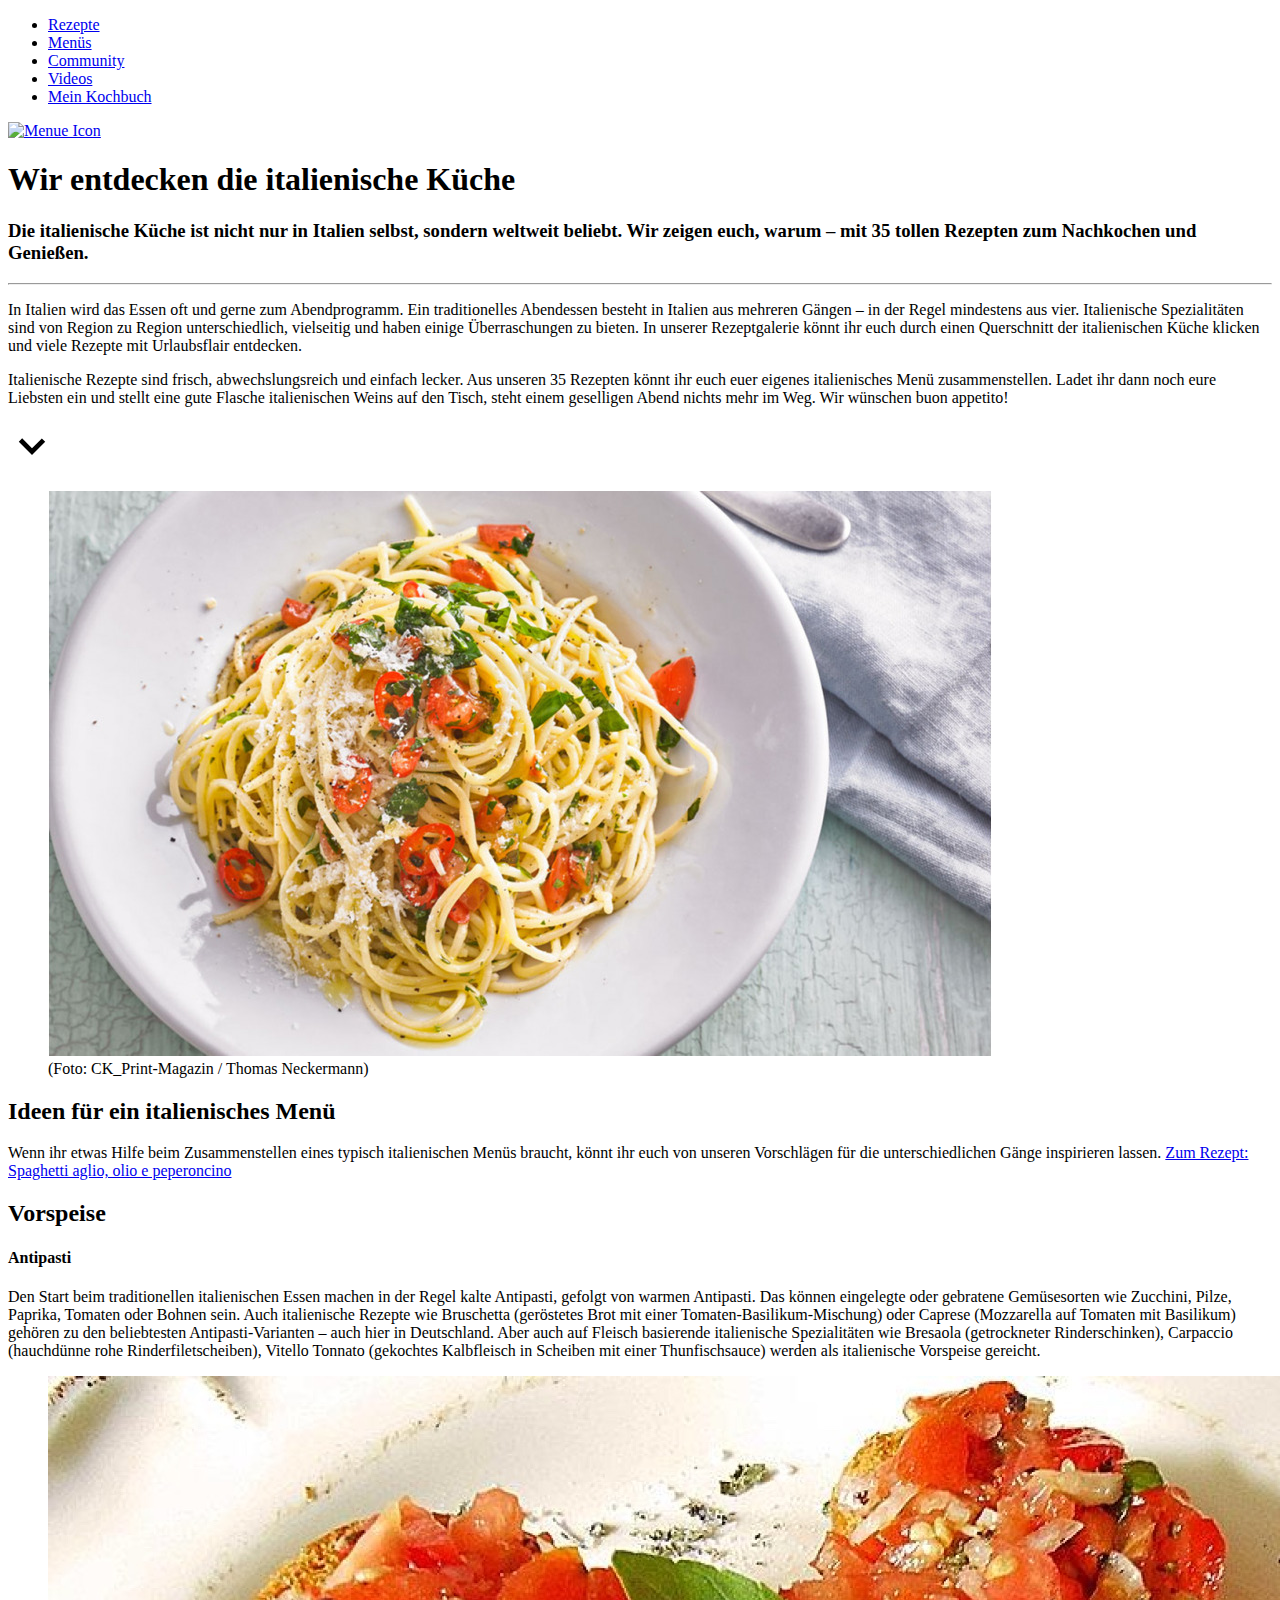
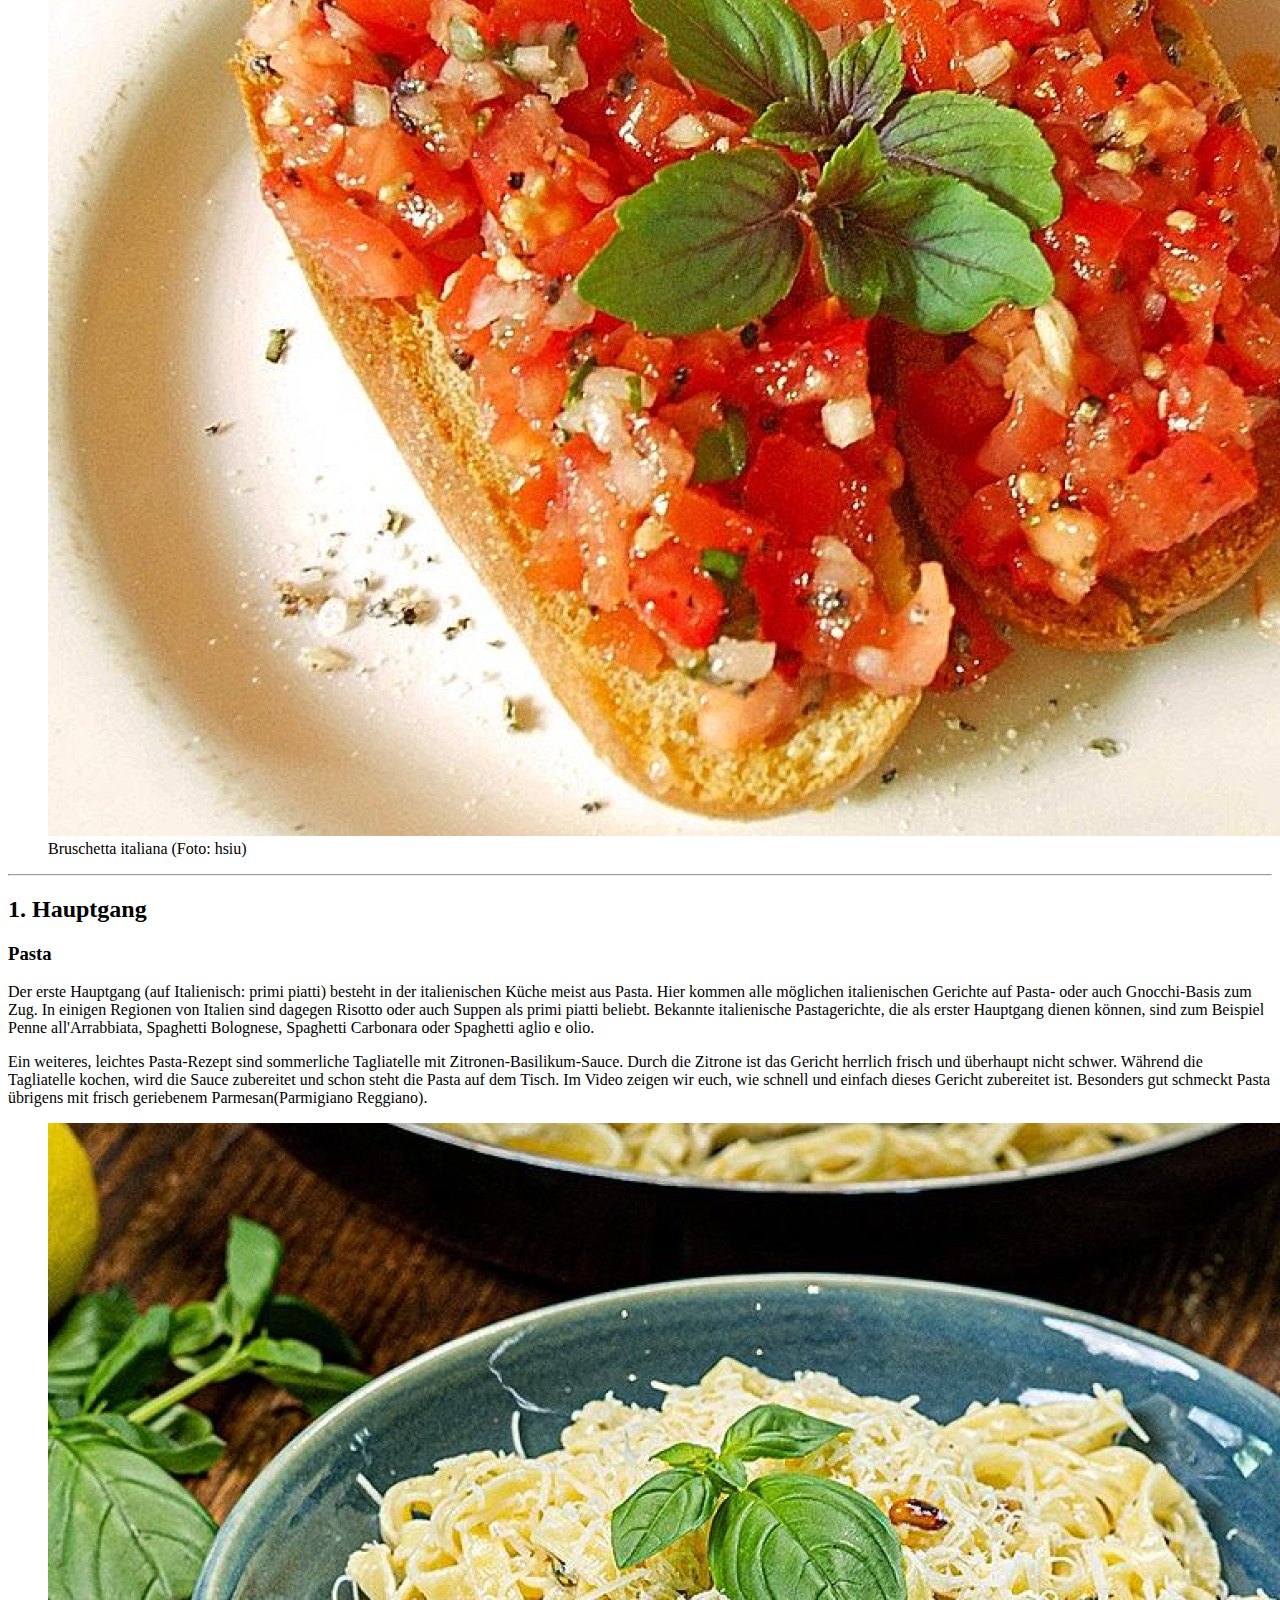
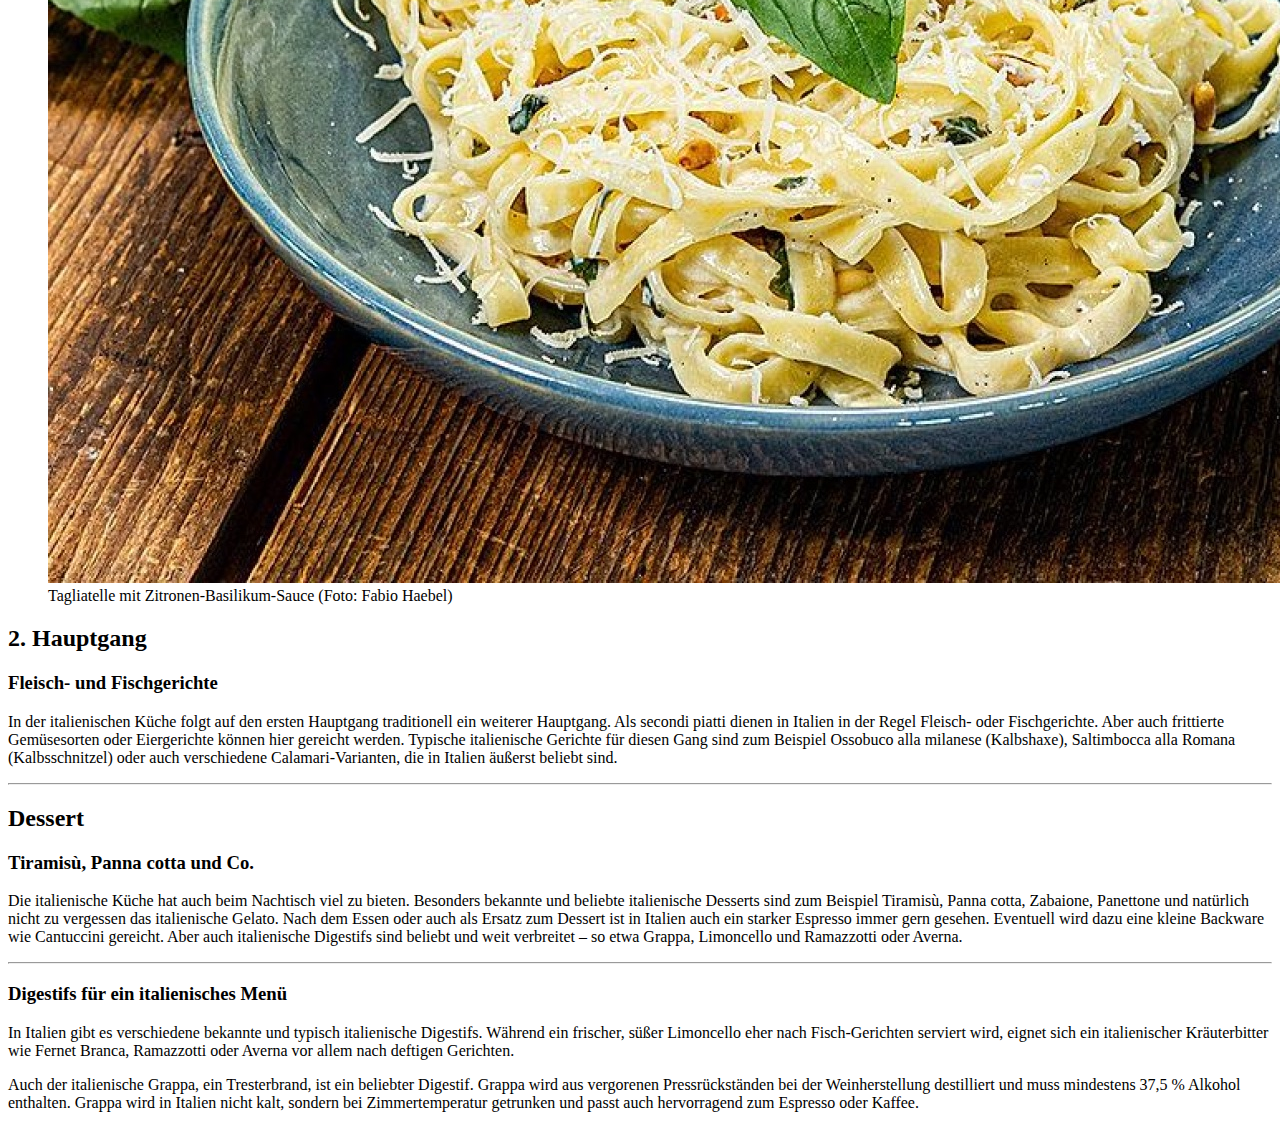
==== index.html @ bc5046a4 "Initial commit" ====
<!DOCTYPE html>
<html>

<head>
  <meta charset="UTF-8">
  <meta http-equiv="X-UA-Compatible" content="IE=edge">
  <meta name="viewport" content="width=device-width, initial-scale=1.0">
  <title>Übersicht</title>

  <link rel="stylesheet" href="./styles/reset.css">
  <link rel="stylesheet" href="./styles/variables.css">
  <link rel="stylesheet" href="./styles/base.css">
  <link rel="stylesheet" href="./styles/components.css">

  <script src="scripts/main.js"></script>
</head>

<body>

  <div class="navbar" data-js-menue id="main-navigation">
    <nav>
      <ul>
        <li><a href="./recipes/spaghetti-aglio-olio-e-peperoncino.html">Rezepte</a></li>
        <li><a class="is-active" href="./index.html">Menüs</a></li>
        <li><a href="#">Community</a></li>
        <li><a href="#">Videos</a></li>
        <li><a href="#">Mein Kochbuch</a></li>
      </ul>
    </nav>
  </div>

  <div class="menue-button" data-js-menue-button>
    <a href="#main-navigation"><img src="./icons/menue.svg" alt="Menue Icon"></a>
  </div>
  
  <div class="main">
    <article class="catcher">
      <h1>Wir entdecken die italienische Küche</h1>

      <h3 class="subheader">
        Die italienische Küche ist nicht nur in Italien selbst, sondern
        weltweit beliebt. Wir zeigen euch, warum – mit 35 tollen Rezepten zum
        Nachkochen und Genießen.
      </h3>

      <hr>

      <p>
        In Italien wird das Essen oft und gerne zum Abendprogramm. Ein
        traditionelles Abendessen besteht in Italien aus mehreren Gängen – in
        der Regel mindestens aus vier. Italienische Spezialitäten sind von
        Region zu Region unterschiedlich, vielseitig und haben einige
        Überraschungen zu bieten. In unserer Rezeptgalerie könnt ihr euch
        durch einen Querschnitt der italienischen Küche klicken und viele
        Rezepte mit Urlaubsflair entdecken.
      </p>

      <p>
        Italienische Rezepte sind frisch, abwechslungsreich und einfach
        lecker. Aus unseren 35 Rezepten könnt ihr euch euer eigenes
        italienisches Menü zusammenstellen. Ladet ihr dann noch eure Liebsten
        ein und stellt eine gute Flasche italienischen Weins auf den Tisch,
        steht einem geselligen Abend nichts mehr im Weg. Wir wünschen buon
        appetito!
      </p>

      <p>
        <a href="#antipasti">
          <svg xmlns="http://www.w3.org/2000/svg" viewBox="0 -960 960 960" width="48">
            <path d="M480-322 216-586l67-67 197 198 197-197 67 67-264 263Z" />
          </svg>
        </a>
      </p>
    </article>

    <section class="hero">
      <figure>
        <img src="./images/header.jpg">
        <figcaption>(Foto: CK_Print-Magazin / Thomas Neckermann)</figcaption>
      </figure>

      <div class="hero-content">
        <h2>Ideen für ein italienisches Menü</h2>
        <p>
          Wenn ihr etwas Hilfe beim Zusammenstellen eines typisch italienischen
          Menüs braucht, könnt ihr euch von unseren Vorschlägen für die
          unterschiedlichen Gänge inspirieren lassen.
          <a href="#">Zum Rezept: Spaghetti aglio, olio e peperoncino</a>
        </p>
      </div>

    </section>

    <section id="antipasti">
      <h2>Vorspeise</h2>
      <h4>Antipasti</h4>

      <p>
        Den Start beim traditionellen italienischen Essen machen in der Regel
        kalte Antipasti, gefolgt von warmen Antipasti. Das können eingelegte
        oder gebratene Gemüsesorten wie Zucchini, Pilze, Paprika, Tomaten oder
        Bohnen sein. Auch italienische Rezepte wie Bruschetta (geröstetes Brot
        mit einer Tomaten-Basilikum-Mischung) oder Caprese (Mozzarella auf
        Tomaten mit Basilikum) gehören zu den beliebtesten Antipasti-Varianten
        – auch hier in Deutschland. Aber auch auf Fleisch basierende
        italienische Spezialitäten wie Bresaola (getrockneter Rinderschinken),
        Carpaccio (hauchdünne rohe Rinderfiletscheiben), Vitello Tonnato
        (gekochtes Kalbfleisch in Scheiben mit einer Thunfischsauce) werden
        als italienische Vorspeise gereicht.
      </p>

      <figure>
        <img src="./images/bruschetta-italiana.jpg" alt="Bild von Bruschetta Italiana">
        <figcaption>Bruschetta italiana (Foto: hsiu)</figcaption>
      </figure>

      <hr>
    </section>

    <section>
      <h2>1. Hauptgang</h2>
      <h3>Pasta</h3>

      <p>
        Der erste Hauptgang (auf Italienisch: primi piatti) besteht in der
        italienischen Küche meist aus Pasta. Hier kommen alle möglichen
        italienischen Gerichte auf Pasta- oder auch Gnocchi-Basis zum Zug. In
        einigen Regionen von Italien sind dagegen Risotto oder auch Suppen als
        primi piatti beliebt. Bekannte italienische Pastagerichte, die als
        erster Hauptgang dienen können, sind zum Beispiel Penne
        all'Arrabbiata, Spaghetti Bolognese, Spaghetti Carbonara oder
        Spaghetti aglio e olio.
      </p>

      <p>
        Ein weiteres, leichtes Pasta-Rezept sind sommerliche Tagliatelle mit
        Zitronen-Basilikum-Sauce. Durch die Zitrone ist das Gericht herrlich
        frisch und überhaupt nicht schwer. Während die Tagliatelle kochen,
        wird die Sauce zubereitet und schon steht die Pasta auf dem Tisch. Im
        Video zeigen wir euch, wie schnell und einfach dieses Gericht
        zubereitet ist. Besonders gut schmeckt Pasta übrigens mit frisch
        geriebenem Parmesan(Parmigiano Reggiano).
      </p>

      <figure>
        <img src="./images/tagliatelle-mit-zitronen-basilikum-sauce.jpg" alt="Bild von Tagliatelle">
        <figcaption>Tagliatelle mit Zitronen-Basilikum-Sauce (Foto: Fabio Haebel)</figcaption>
      </figure>
    </section>

    <section>
      <h2>2. Hauptgang</h2>
      <h3>Fleisch- und Fischgerichte</h3>

      <p>
        In der italienischen Küche folgt auf den ersten Hauptgang traditionell
        ein weiterer Hauptgang. Als secondi piatti dienen in Italien in der
        Regel Fleisch- oder Fischgerichte. Aber auch frittierte Gemüsesorten
        oder Eiergerichte können hier gereicht werden. Typische italienische
        Gerichte für diesen Gang sind zum Beispiel Ossobuco alla milanese
        (Kalbshaxe), Saltimbocca alla Romana (Kalbsschnitzel) oder auch
        verschiedene Calamari-Varianten, die in Italien äußerst beliebt sind.
      </p>

      <hr>
    </section>

    <section>
      <h2>Dessert</h2>
      <h3>Tiramisù, Panna cotta und Co.</h3>

      <p>
        Die italienische Küche hat auch beim Nachtisch viel zu bieten.
        Besonders bekannte und beliebte italienische Desserts sind zum
        Beispiel Tiramisù, Panna cotta, Zabaione, Panettone und natürlich
        nicht zu vergessen das italienische Gelato. Nach dem Essen oder auch
        als Ersatz zum Dessert ist in Italien auch ein starker Espresso immer
        gern gesehen. Eventuell wird dazu eine kleine Backware wie Cantuccini
        gereicht. Aber auch italienische Digestifs sind beliebt und weit
        verbreitet – so etwa Grappa, Limoncello und Ramazzotti oder Averna.
      </p>

      <hr>
    </section>

    <section>
      <h3>Digestifs für ein italienisches Menü</h3>

      <p>
        In Italien gibt es verschiedene bekannte und typisch italienische
        Digestifs. Während ein frischer, süßer Limoncello eher nach
        Fisch-Gerichten serviert wird, eignet sich ein italienischer
        Kräuterbitter wie Fernet Branca, Ramazzotti oder Averna vor allem nach
        deftigen Gerichten.
      </p>

      <p>
        Auch der italienische Grappa, ein Tresterbrand, ist ein beliebter
        Digestif. Grappa wird aus vergorenen Pressrückständen bei der
        Weinherstellung destilliert und muss mindestens 37,5 % Alkohol
        enthalten. Grappa wird in Italien nicht kalt, sondern bei
        Zimmertemperatur getrunken und passt auch hervorragend zum Espresso
        oder Kaffee.
      </p>
    </section>
  </div>

</body>

</html>
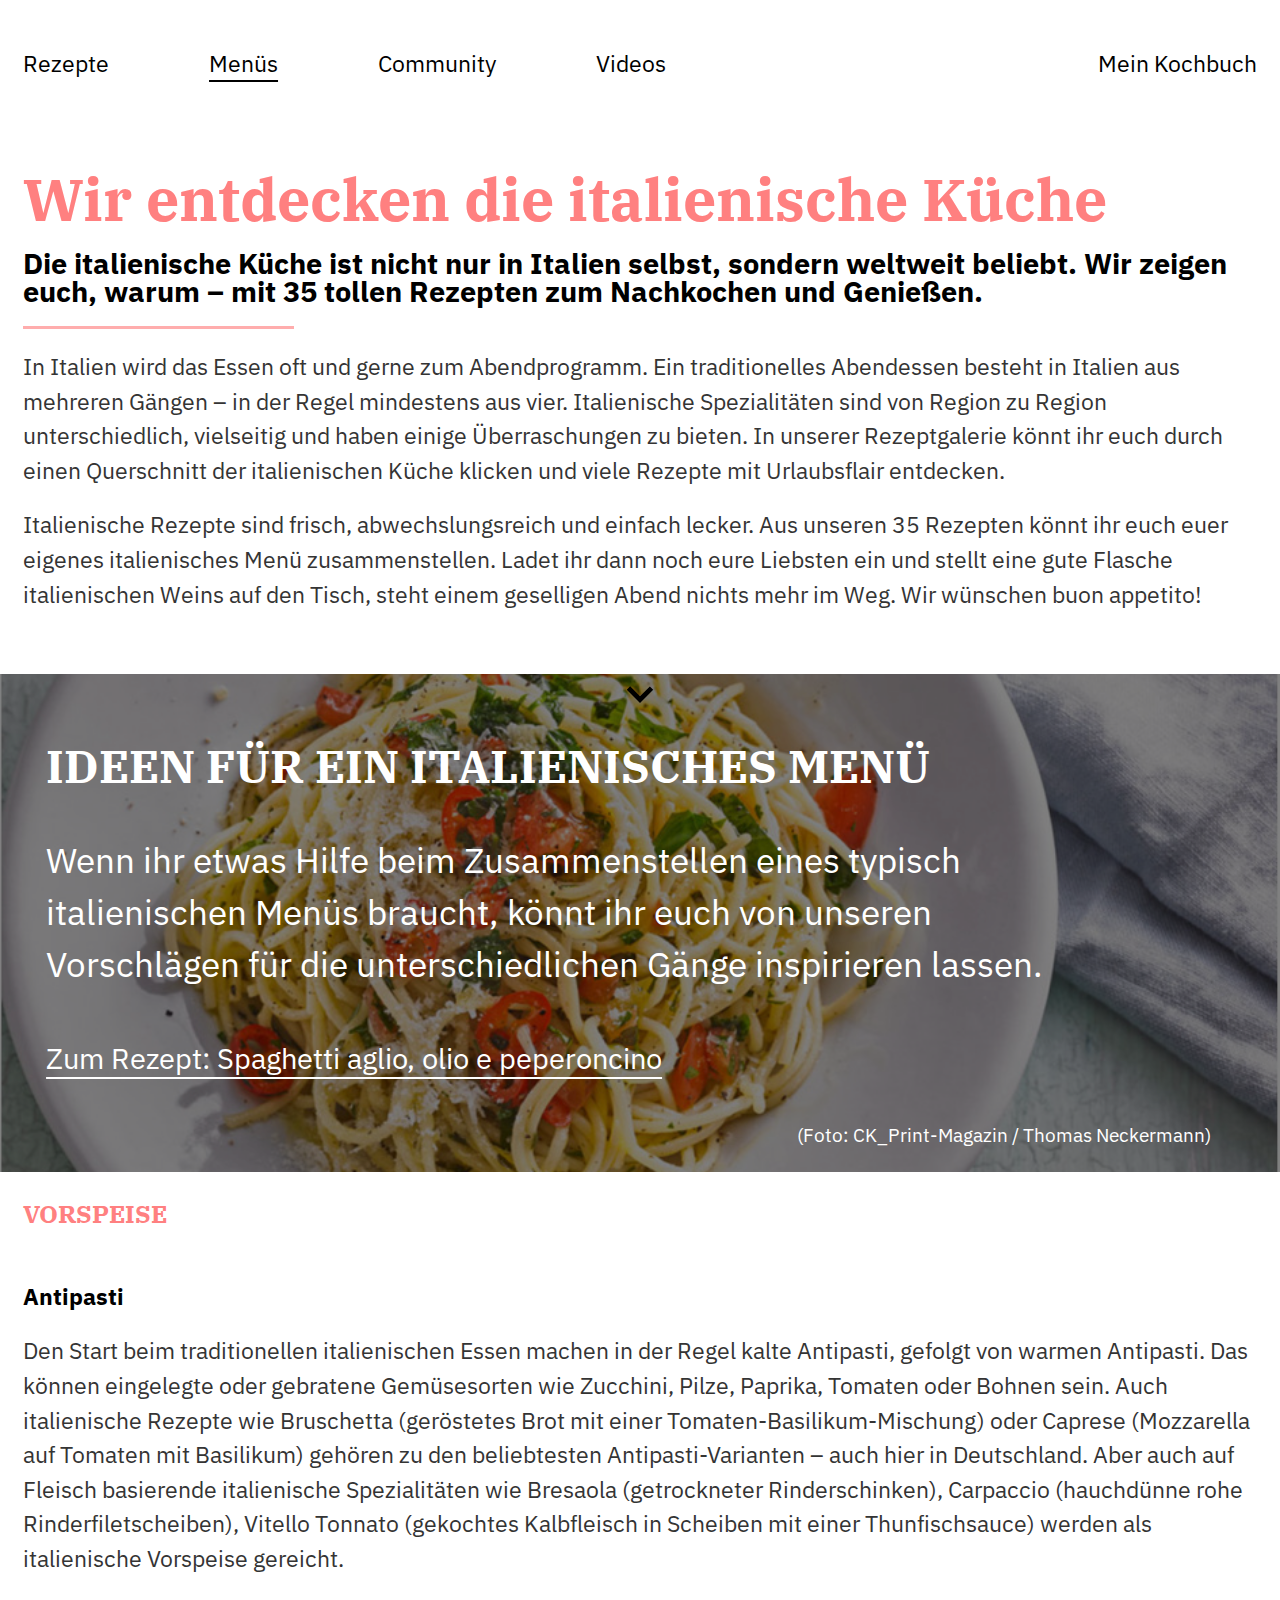
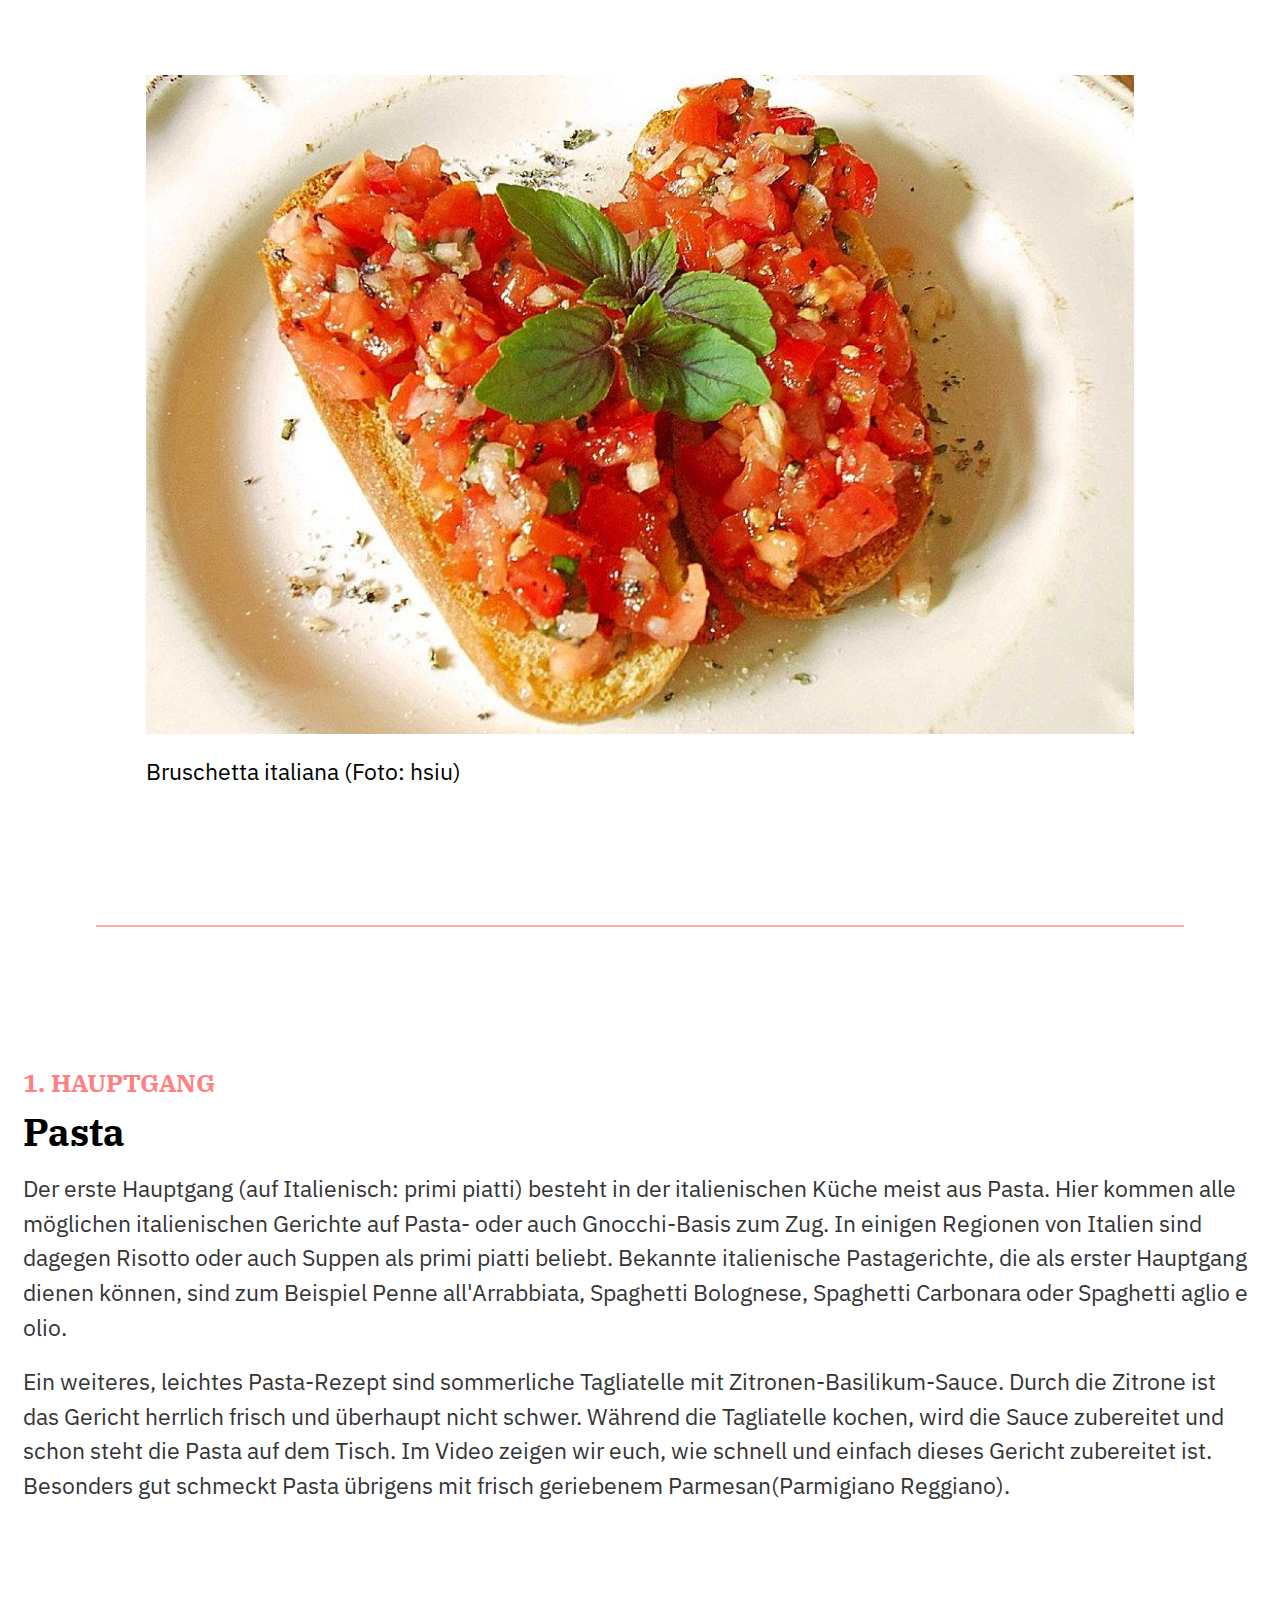
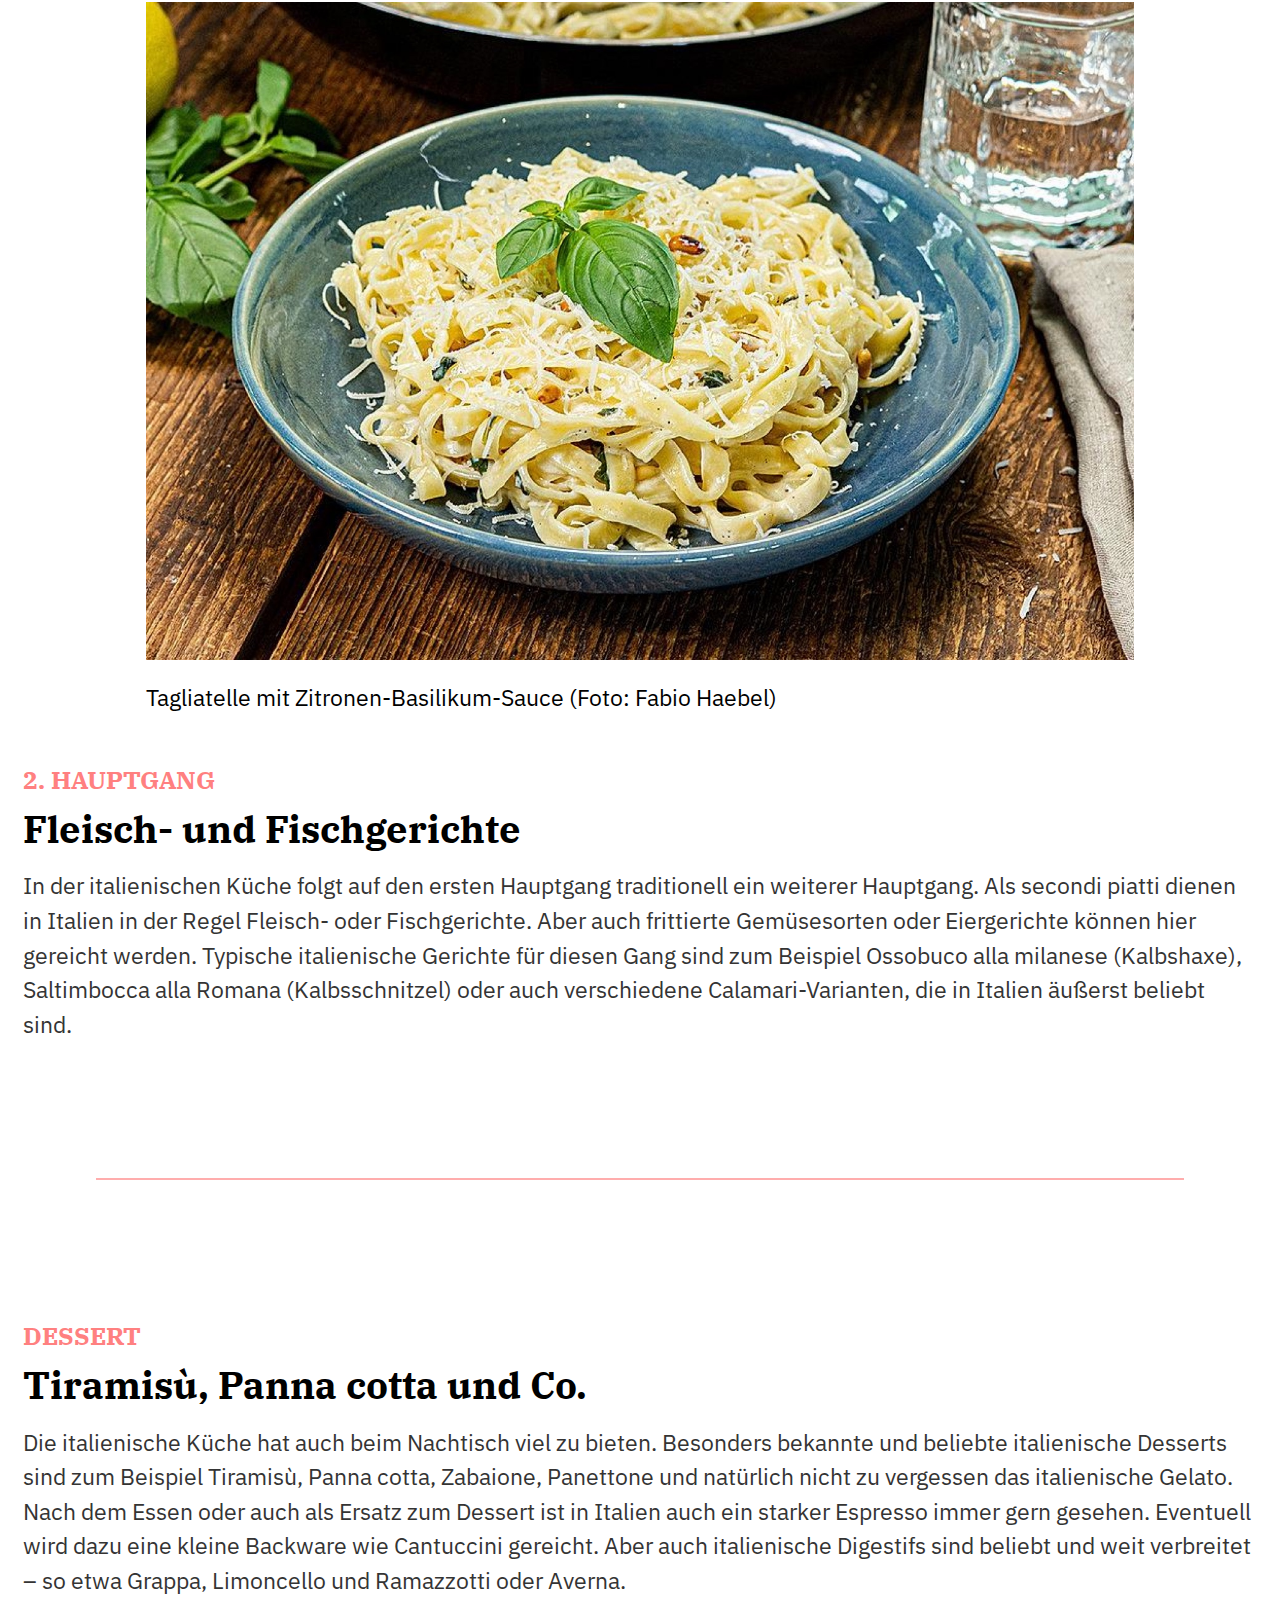
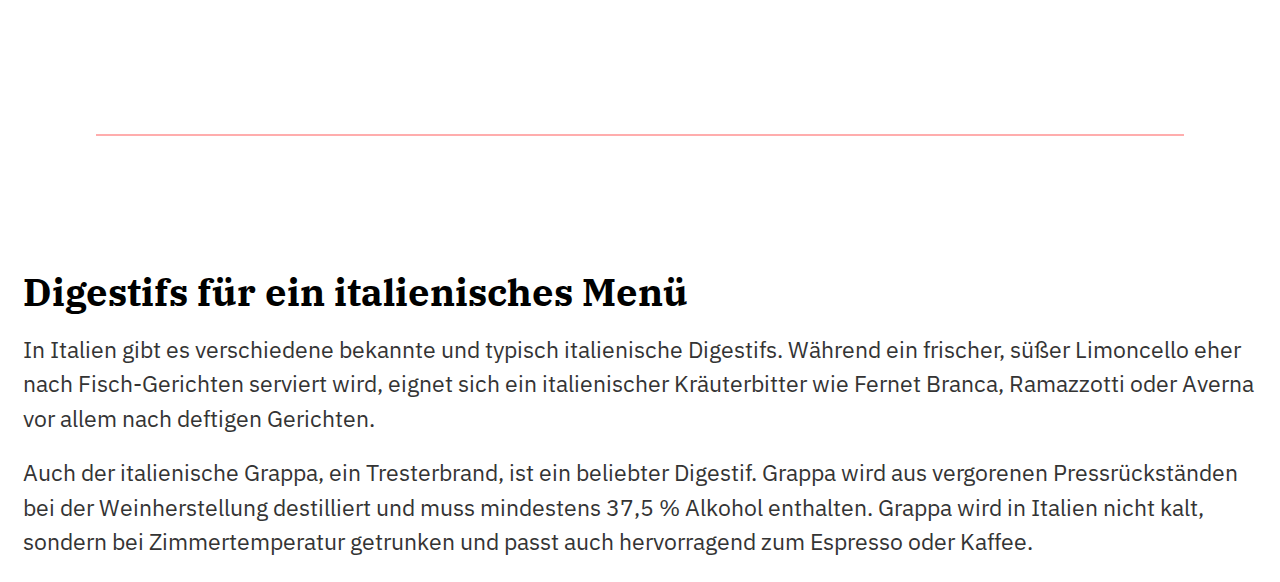
==== commit 3412745a: "w3c validator confirm" ====
--- a/index.html
+++ b/index.html
@@ -1,5 +1,5 @@
 <!DOCTYPE html>
-<html>
+<html lang="de">
 
 <head>
   <meta charset="UTF-8">
@@ -7,12 +7,12 @@
   <meta name="viewport" content="width=device-width, initial-scale=1.0">
   <title>Übersicht</title>
 
-  <link rel="stylesheet" href="./styles/reset.css">
-  <link rel="stylesheet" href="./styles/variables.css">
-  <link rel="stylesheet" href="./styles/base.css">
-  <link rel="stylesheet" href="./styles/components.css">
-
-  <script src="scripts/main.js"></script>
+  <link rel="stylesheet" href="./assets/styles/reset.css">
+  <link rel="stylesheet" href="./assets/styles/variables.css">
+  <link rel="stylesheet" href="./assets/styles/base.css">
+  <link rel="stylesheet" href="./assets/styles/components.css">
+
+  <script src="assets/scripts/main.js"></script>
 </head>
 
 <body>
@@ -30,7 +30,7 @@
   </div>
 
   <div class="menue-button" data-js-menue-button>
-    <a href="#main-navigation"><img src="./icons/menue.svg" alt="Menue Icon"></a>
+    <a href="#main-navigation"><img src="./assets/icons/menue.svg" alt="Menue Icon"></a>
   </div>
   
   <div class="main">
--- a/assets/styles/variables.css
+++ b/assets/styles/variables.css
@@ -0,0 +1,56 @@
+@import url("https://fonts.googleapis.com/css2?family=IBM+Plex+Sans:wght@400;700&display=swap");
+@import url("https://fonts.googleapis.com/css2?family=IBM+Plex+Serif:wght@400;500;700&display=swap");
+
+:root {
+  --base-size: 1rem;
+
+  /* Sizes */
+  --xs: calc(0.5 * var(--base-size));
+  --s: calc(1 * var(--base-size));
+  --m: calc(1.5 * var(--base-size));
+  --l: calc(2 * var(--base-size));
+  --xl: calc(3 * var(--base-size));
+  --xxl: calc(4 * var(--base-size));
+  --xxxl: calc(5 * var(--base-size));
+  --max-width-content: calc(60 * var(--s));
+
+  /* Colors */
+  --primary: #000;
+  --primary-lighter: #343434;
+  --secondary: #fff;
+  --accent: #ff8080;
+  --accent-lighter: #ffadad;
+  --accent-lightest: #fdd0d0;
+  --light: hsl(0deg 0% 80% / 100%);
+  --lighter: hsl(0deg 0% 90% / 100%);
+  --lightest: hsl(0deg 0% 100% / 100%);
+  --lighten: hsla(0deg 0% 100% / 80%);
+
+  /* Font Family */
+  --font-family-sans: "IBM Plex Sans", sans-serif;
+  --font-family-serif: "IBM Plex Serif", serif;
+
+  /* Spacing */
+  --spacing-padding: 110px;
+  --spacing-margin-large: 100px;
+  --spacing-margin-medium: 20px;
+
+  /* Font Sizes */
+  --font-size-base: var(--s);
+  --font-size-heading1: calc(var(--l) + 1vw);
+  --font-size-heading2: var(--m);
+  --font-size-paragraph: var(--s);
+
+  /* Font Weights */
+  --font-weight-normal: 400;
+  --font-weight-bold: 700;
+
+  /* Figure */
+  --figure-margin-top: var(--spacing-margin-large);
+
+  /* Article */
+  --article-margin-bottom: var(--spacing-margin-large);
+
+  /* Misc */
+  --lh-heading: 100%;
+}
--- a/assets/styles/base.css
+++ b/assets/styles/base.css
@@ -0,0 +1,123 @@
+
+html,
+body {
+  font-family: var(--font-family-sans);
+  font-size: var(--font-size-base);
+}
+
+@media screen and (width >= 600px) {
+  :root {
+    --base-size: 1.2rem;
+  }
+}
+
+nav a {
+  color: var(--primary);
+}
+
+h1 {
+  max-width: var(--max-width-content);
+  color: var(--accent);
+  font-family: var(--font-family-serif);
+  font-size: var(--font-size-heading1);
+  font-weight: var(--font-weight-bold);
+  line-height: var(--lh-heading);
+  text-wrap: balance;
+}
+
+h2 {
+  margin-bottom: var(--l);
+  font-size: var(--font-size-heading2);
+  font-weight: var(--font-weight-bold);
+  line-height: var(--lh-normal);
+}
+
+h3 {
+  line-height: var(--lh-heading);
+}
+
+h2 + h3 {
+  margin-top: calc(var(--m) * -1);
+}
+
+hr {
+  border: none;
+  border-top: 2px solid #d9d9d9;
+  margin: calc(var(--m) + 8vw) calc(var(--m) + 3vw);
+  margin-bottom: calc(var(--m) + 8vw - var(--l));
+}
+
+p {
+  margin: var(--spacing-margin-medium) 0 0;
+  color: var(--primary-lighter);
+  font-size: var(--font-size-paragraph);
+  font-weight: var(--font-weight-normal);
+  line-height: 1.5;
+}
+
+figure {
+  margin: var(--figure-margin-top) 0 0;
+}
+
+img {
+  width: 100%;
+}
+
+figcaption {
+  margin: var(--spacing-margin-medium) 0 0;
+}
+
+ol {
+  padding: 0 0 0 var(--spacing-margin-medium);
+}
+
+main > article:not(.hero),
+.main > article:not(.hero),
+main > div,
+.main > div,
+main > section:not(.hero),
+.main > section:not(.hero) {
+  max-width: var(--max-width-content);
+  padding: var(--s);
+  margin: auto;
+}
+
+/* stylelint-disable-next-line no-descending-specificity */
+article {
+  margin: 0 0 var(--article-margin-bottom);
+}
+
+article a {
+  display: inline-block;
+  margin: var(--spacing-margin-medium) 0 0;
+  color: var(--primary);
+  text-decoration: none;
+}
+
+section h2,
+article:not([class]) h2 {
+  color: var(--accent);
+  font-family: var(--font-family-serif);
+  font-size: 1.3rem;
+  text-transform: uppercase;
+}
+
+article:not([class]) h3,
+section:not([class]) h3 {
+  font-family: var(--font-family-serif);
+  font-size: 2rem;
+  font-weight: var(--font-weight-bold);
+}
+
+@media screen and (width >= 840px) {
+  article:not([class]) figure,
+  section:not([class]) figure {
+    width: 80%;
+    margin-left: 10%;
+  }
+}
+
+article:not([class]) hr,
+section:not([class]) hr {
+  border-top: 2px solid var(--accent-lighter);
+}
--- a/assets/styles/components.css
+++ b/assets/styles/components.css
@@ -0,0 +1,461 @@
+/* Hero
+############################################################################ */
+
+.hero {
+  position: relative;
+  display: flex;
+  overflow: hidden;
+  width: 100vw;
+  flex-direction: column;
+  align-items: center;
+  justify-content: center;
+  color: var(--secondary);
+}
+
+.hero figure {
+  position: absolute;
+  margin: 0;
+  inset: 0;
+  pointer-events: none;
+}
+
+.hero figure img {
+  position: absolute;
+  z-index: -1;
+  top: 0;
+  right: 0;
+  bottom: 0;
+  width: 100%;
+  height: 100%;
+  filter: brightness(0.5);
+  object-fit: cover;
+  object-position: center center;
+}
+
+.hero figure figcaption {
+  position: absolute;
+  right: var(--xl);
+  bottom: var(--s);
+  font-size: smaller;
+}
+
+.hero h1 {
+  color: var(--lightest);
+}
+
+.hero h2 {
+  color: var(--lightest);
+  font-family: var(--font-family-serif);
+  font-size: var(--l);
+  font-weight: var(--font-weight-bold);
+  line-height: var(--lh-heading);
+}
+
+.hero p {
+  color: var(--secondary);
+  font-size: var(--m);
+}
+
+.hero a {
+  display: block;
+  margin-top: var(--l);
+  color: var(--secondary);
+  font-size: smaller;
+  text-decoration: underline;
+  text-underline-offset: 0.4rem;
+}
+
+.hero-content {
+  max-width: var(--max-width-content);
+  padding: var(--xl) var(--l) var(--xxl);
+  padding-right: calc(10vw * 1.5);
+}
+
+/* Subheader
+############################################################################ */
+
+.subheader {
+  font-size: 1.5rem;
+  font-weight: var(--font-weight-bold);
+}
+
+/* Catcher
+############################################################################ */
+
+.catcher {
+  max-width: var(--max-width-content);
+  padding: var(--l);
+}
+
+.catcher * {
+  margin: var(--spacing-margin-medium) 0 0;
+}
+
+.catcher h1 {
+  max-width: 90%;
+}
+
+.catcher p:last-child {
+  display: flex;
+  width: 100%;
+  align-items: center;
+}
+
+.catcher p:last-child svg {
+  position: absolute;
+  left: 50%;
+  transform: translateX(-50%);
+}
+
+.catcher hr {
+  width: 22%;
+  border-top: 3px solid var(--accent-lighter);
+}
+
+/* Ingredients
+############################################################################ */
+
+.ingredients table {
+  width: 100%;
+  border: 1px solid var(--accent);
+  border-collapse: collapse;
+}
+
+.ingredients th,
+.ingredients td {
+  padding: 8px;
+  border-right: 1px solid var(--accent);
+  border-bottom: 1px solid var(--accent);
+  text-align: left;
+}
+
+.ingredients td:last-child {
+  border-right: none;
+}
+
+/* Nutritional Values
+############################################################################ */
+
+.nutritional-values {
+  width: 100%;
+}
+
+@media screen and (min-width: 840px) {
+  .nutritional-values {
+    text-align: center;
+  }
+}
+
+.nutritional-values dl {
+  margin: 20px 0 0;
+}
+
+.nutritional-values dt {
+  margin: 20px 0 0;
+  font-size: 1.2rem;
+}
+
+.nutritional-values dd {
+  color: var(--accent);
+  font-family: "IBM Plex Serif", serif;
+  font-size: 1.5rem;
+  font-weight: var(--font-weight-bold);
+}
+
+/* Navbar (Main Navigation)
+############################################################################ */
+
+.navbar {
+  width: 100%;
+  padding: var(--s);
+  background: var(--secondary);
+}
+
+.navbar ul {
+  display: flex;
+  width: 100%;
+  flex-direction: column;
+  justify-content: space-between;
+  padding: 0;
+  list-style: none;
+}
+
+.navbar ul li a {
+  text-decoration: none;
+}
+
+/* navbar link highlight */
+.navbar a.is-active {
+  text-decoration: underline;
+  text-underline-offset: 0.4rem;
+}
+
+.menue-button {
+  display: none;
+  opacity: 0;
+  transition: opacity 1s 1s;
+}
+
+.menue-button[data-state=active] {
+  position: sticky;
+  z-index: 100;
+  top: 0;
+  display: block;
+  padding: var(--xs) var(--xs);
+  background-color: var(--lighten);
+  opacity: 1;
+}
+
+.menue-button img {
+  width: 40px;
+}
+
+@media screen and (min-width: 840px) {
+  .navbar {
+    position: sticky;
+    z-index: 1;
+    top: 0;
+  }
+
+  .navbar ul {
+    flex-direction: row;
+  }
+
+  .navbar ul li:not(:last-child) {
+    margin-right: var(--spacing-margin-large);
+  }
+
+  .navbar ul li:last-child {
+    margin-right: 0;
+    margin-left: auto;
+  }
+
+  .menue-button {
+    display: none;
+  }
+
+}
+
+/* Intern Nav (Page Navigation)
+############################################################################ */
+
+.intern-nav {
+  z-index: 1;
+  right: 0;
+  margin-top: 0;
+  background-color: var(--accent-lightest);
+}
+
+.intern-nav ul {
+  padding: 1rem;
+  margin: 0;
+  list-style: none;
+}
+
+/* stylelint-disable-next-line no-descending-specificity */
+.intern-nav ul li {
+  margin-right: 0;
+}
+
+.intern-nav ul li a {
+  text-decoration: none;
+}
+
+.intern-nav ul li a[data-state="active"] {
+  text-decoration: underline;
+  text-underline-offset: 0.2rem;
+}
+
+@media screen and (min-width: 840px) {
+  .intern-nav {
+    position: fixed;
+  }
+}
+
+/* Quantiy Selector
+############################################################################ */
+
+.quantity-selector-head {
+  max-width: var(--max-width-content);
+  color: var(--darkest);
+  font-family: var(--font-family-sans-serif);
+}
+
+.quantity-selector-head .highlighted {
+  padding: 0.2rem 0.7rem;
+  margin: 0 0.5rem;
+  background-color: var(--accent-lighter);
+  border-radius: 1rem;
+  font-weight: var(--font-weight-bold);
+}
+
+/* Form
+############################################################################ */
+
+form input {
+  padding: var(--s) var(--m);
+  margin-bottom: var(--l);
+}
+
+form button {
+  padding: var(--s) var(--xl);
+  border: none;
+  background: #d9d9d9;
+  border-radius: 0;
+  outline: none;
+}
+
+.form-container > * {
+  width: 100%;
+}
+
+.form-container button {
+  flex-grow: 1;
+  margin-bottom: var(--xs);
+}
+
+.form-container button:last-child {
+  background-color: var(--accent-lighter);
+}
+
+.form-container .input-container > * {
+  display: block;
+  width: 100%;
+}
+
+@media screen and (min-width: 840px) {
+  .form-container {
+    display: flex;
+    flex-direction: row;
+    gap: var(--m);
+  }
+}
+
+textarea {
+  width: 100%;
+  height: 10rem;
+  padding: var(--s) var(--m);
+}
+
+label[for="data"] {
+  display: flex;
+  align-items: center;
+}
+
+form input[type="checkbox"] {
+  width: 2rem;
+  height: 2rem;
+  margin-top: 2rem;
+  margin-right: 2rem;
+}
+
+.invalid {
+  border: 2px solid red;
+}
+
+.invalid-label {
+  color: red;
+}
+
+/* Comments
+############################################################################ */
+
+.comments {
+  max-width: var(--max-width-content);
+  padding: var(--l);
+}
+
+.comments h3 {
+  margin-top: var(--xl);
+  margin-bottom: var(--l);
+}
+
+/* stylelint-disable-next-line no-descending-specificity */
+.comment-user-info p {
+  margin: 0 0 0 1.5rem;
+}
+
+.comment p:last-child {
+  width: 100%;
+}
+
+/* stylelint-disable-next-line no-descending-specificity */
+.comment img {
+  width: 3rem;
+  height: 3rem;
+}
+
+.comment-user-info {
+  display: flex;
+  flex-direction: row;
+  align-items: center;
+  justify-content: space-between;
+}
+
+/* Steps
+############################################################################ */
+
+.steps {
+  padding: 0;
+  counter-reset: step-count;
+}
+
+/* stylelint-disable-next-line no-descending-specificity */
+.steps > li {
+  display: block;
+  padding-bottom: var(--xl);
+  counter-increment: step-count;
+}
+
+.steps > li.is-text-only {
+  display: flex;
+  justify-content: center;
+}
+
+.steps > li.is-text-only p {
+  max-width: calc(var(--max-width-content) * 0.5);
+}
+
+.steps > li figure {
+  display: flex;
+  width: 100%;
+  flex-direction: column;
+  align-items: center;
+  margin: 0;
+  gap: var(--m);
+}
+
+.steps .has-counter {
+  position: relative;
+  padding-top: 0;
+  margin-left: var(--xl);
+}
+
+.steps .has-counter::before {
+  position: absolute;
+  left: calc(var(--xl) * -1);
+  color: var(--accent);
+  content: counter(step-count);
+  font-size: var(--xl);
+  font-weight: bold;
+  line-height: var(--xl);
+}
+
+@media screen and (min-width: 840px) {
+  .steps > li figure {
+    width: auto;
+    flex-direction: row;
+  }
+
+  .steps .is-reversed {
+    flex-direction: row-reverse;
+  }
+
+  .steps > li figure > * {
+    width: 50%;
+    flex-basis: 50%;
+    flex-grow: 1;
+  }
+}
+
+
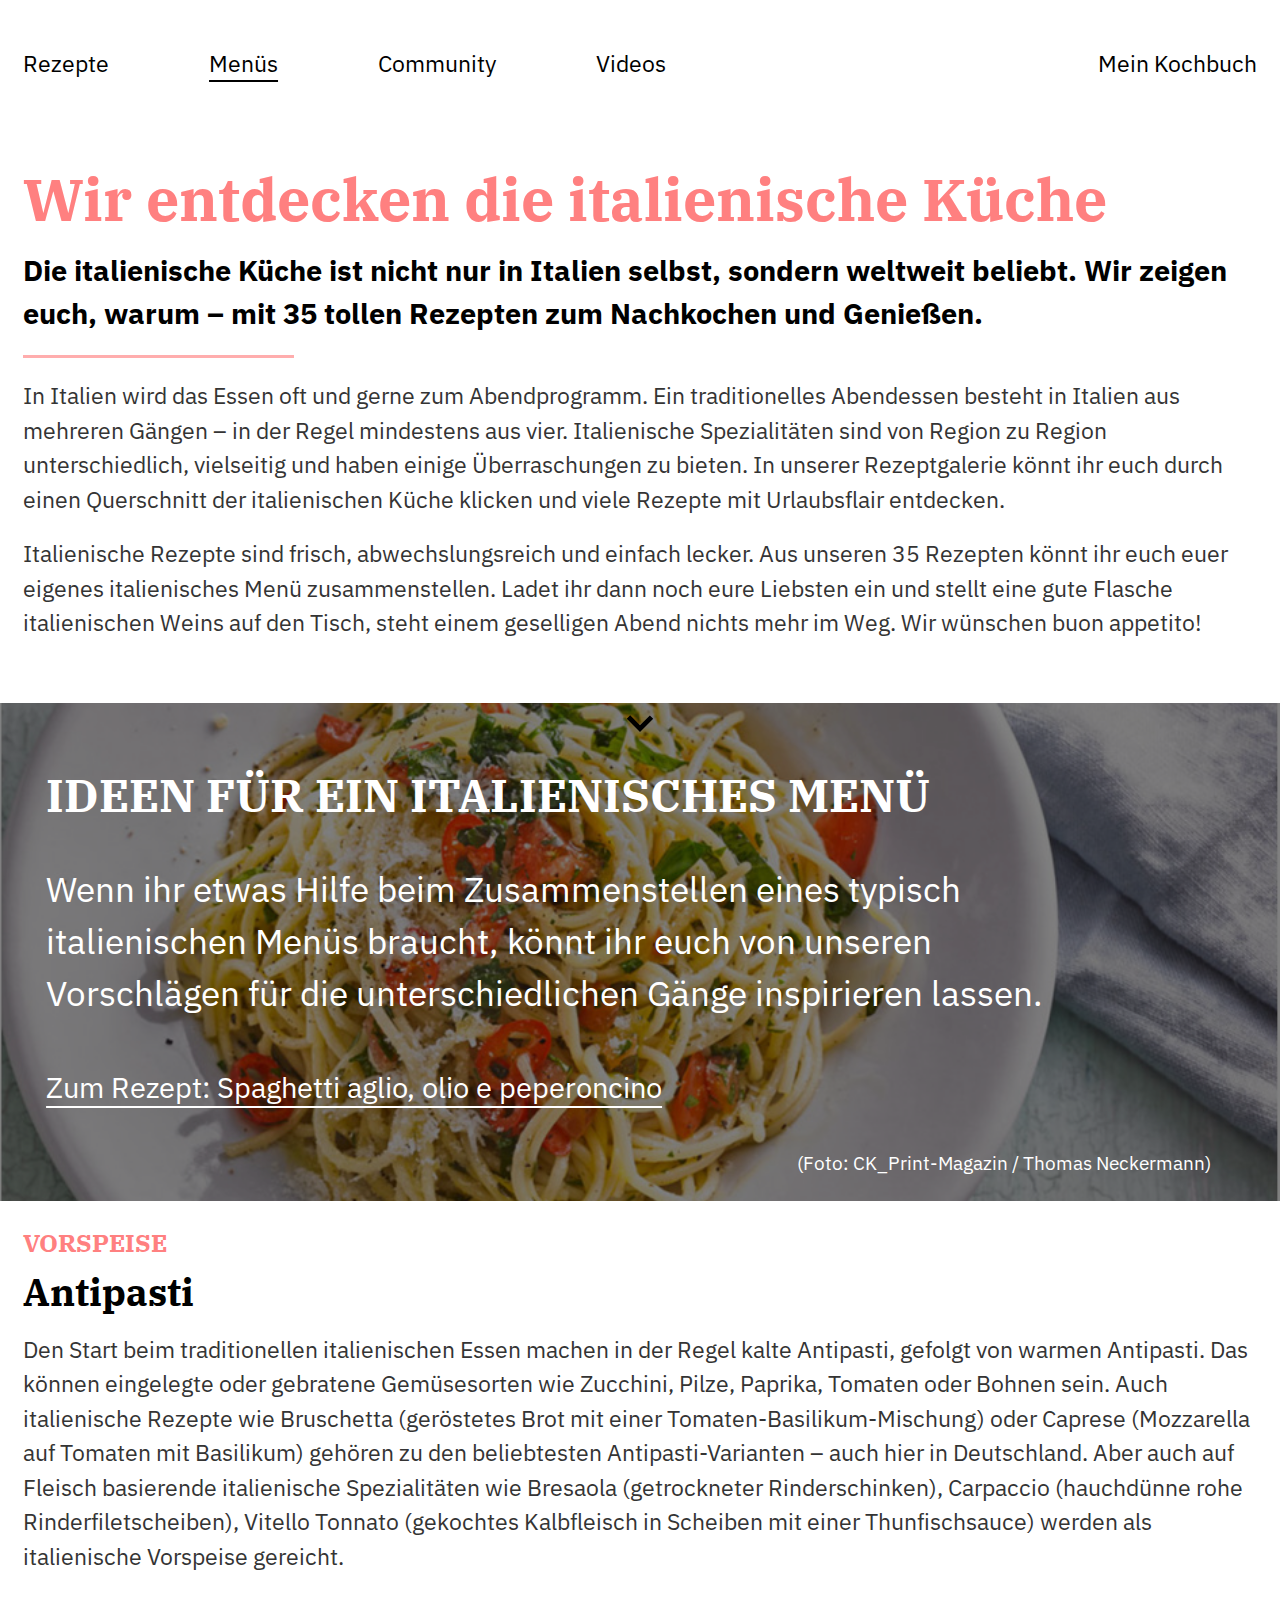
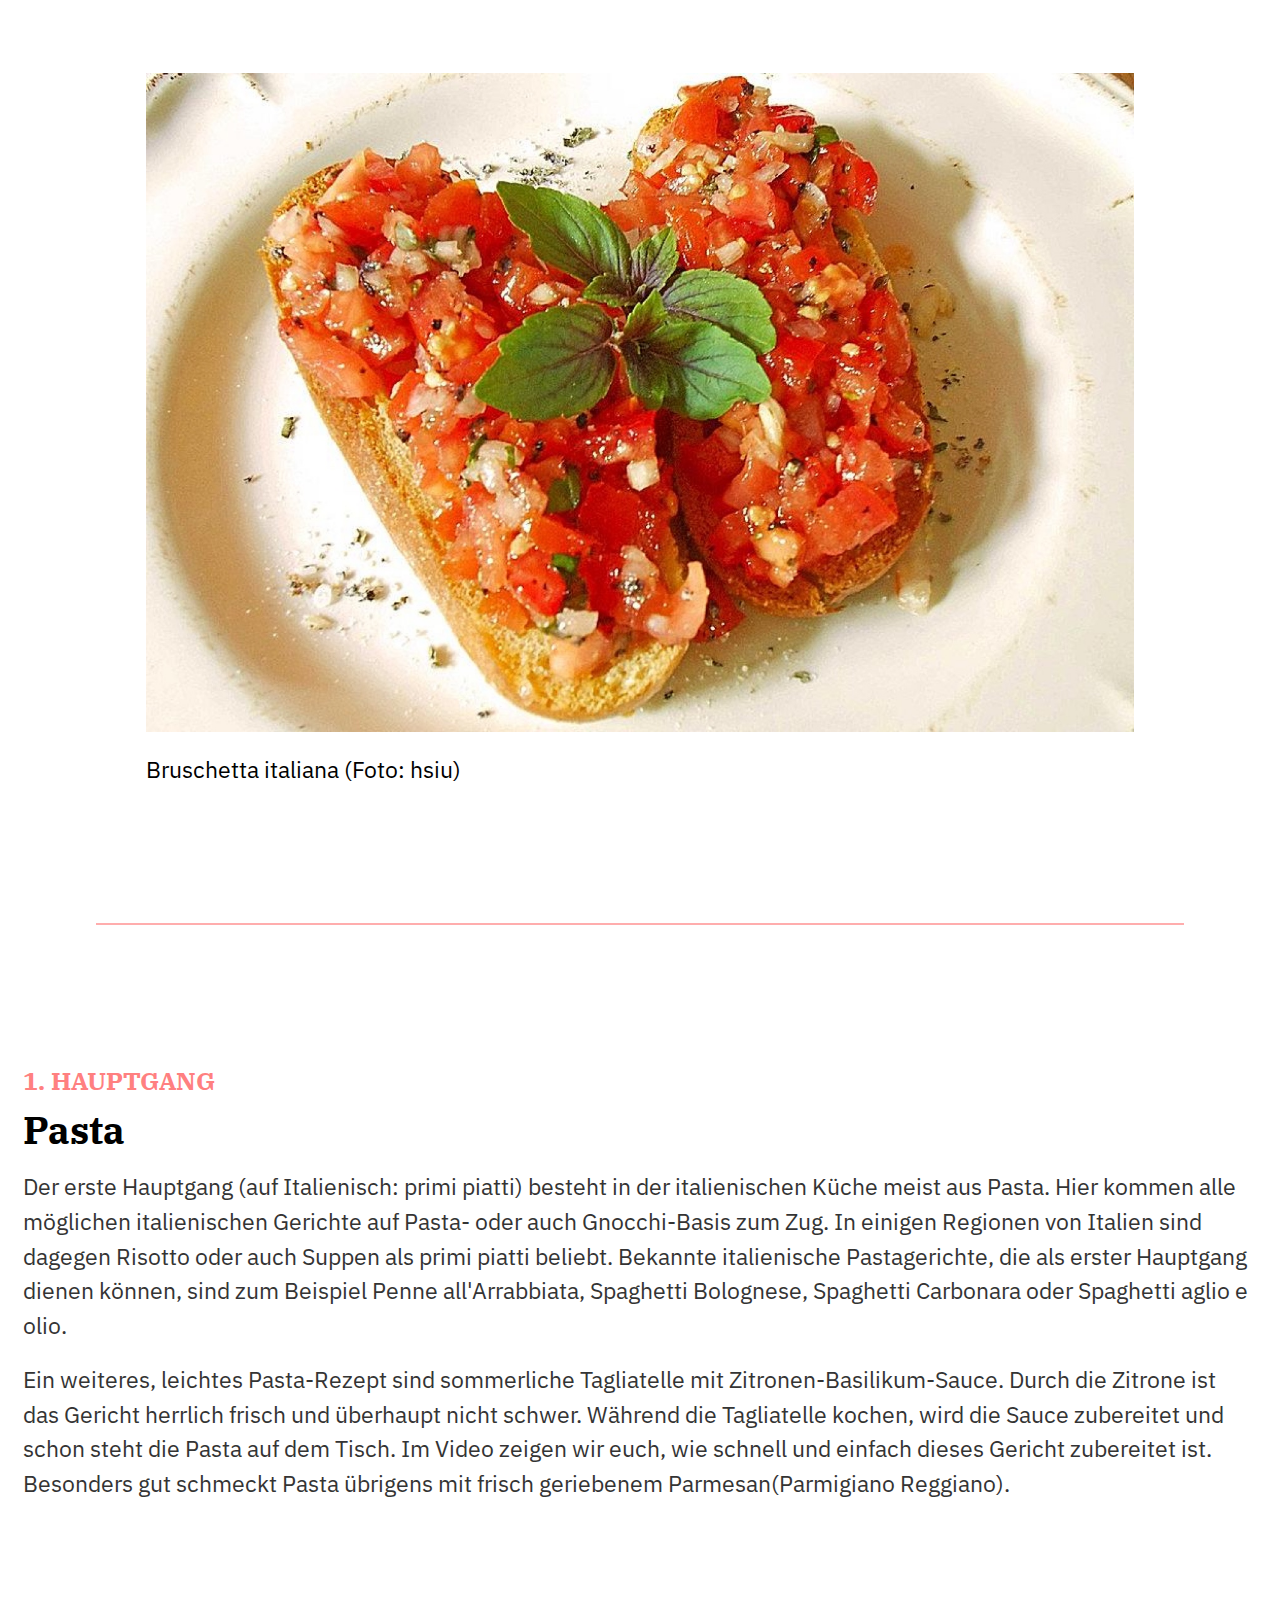
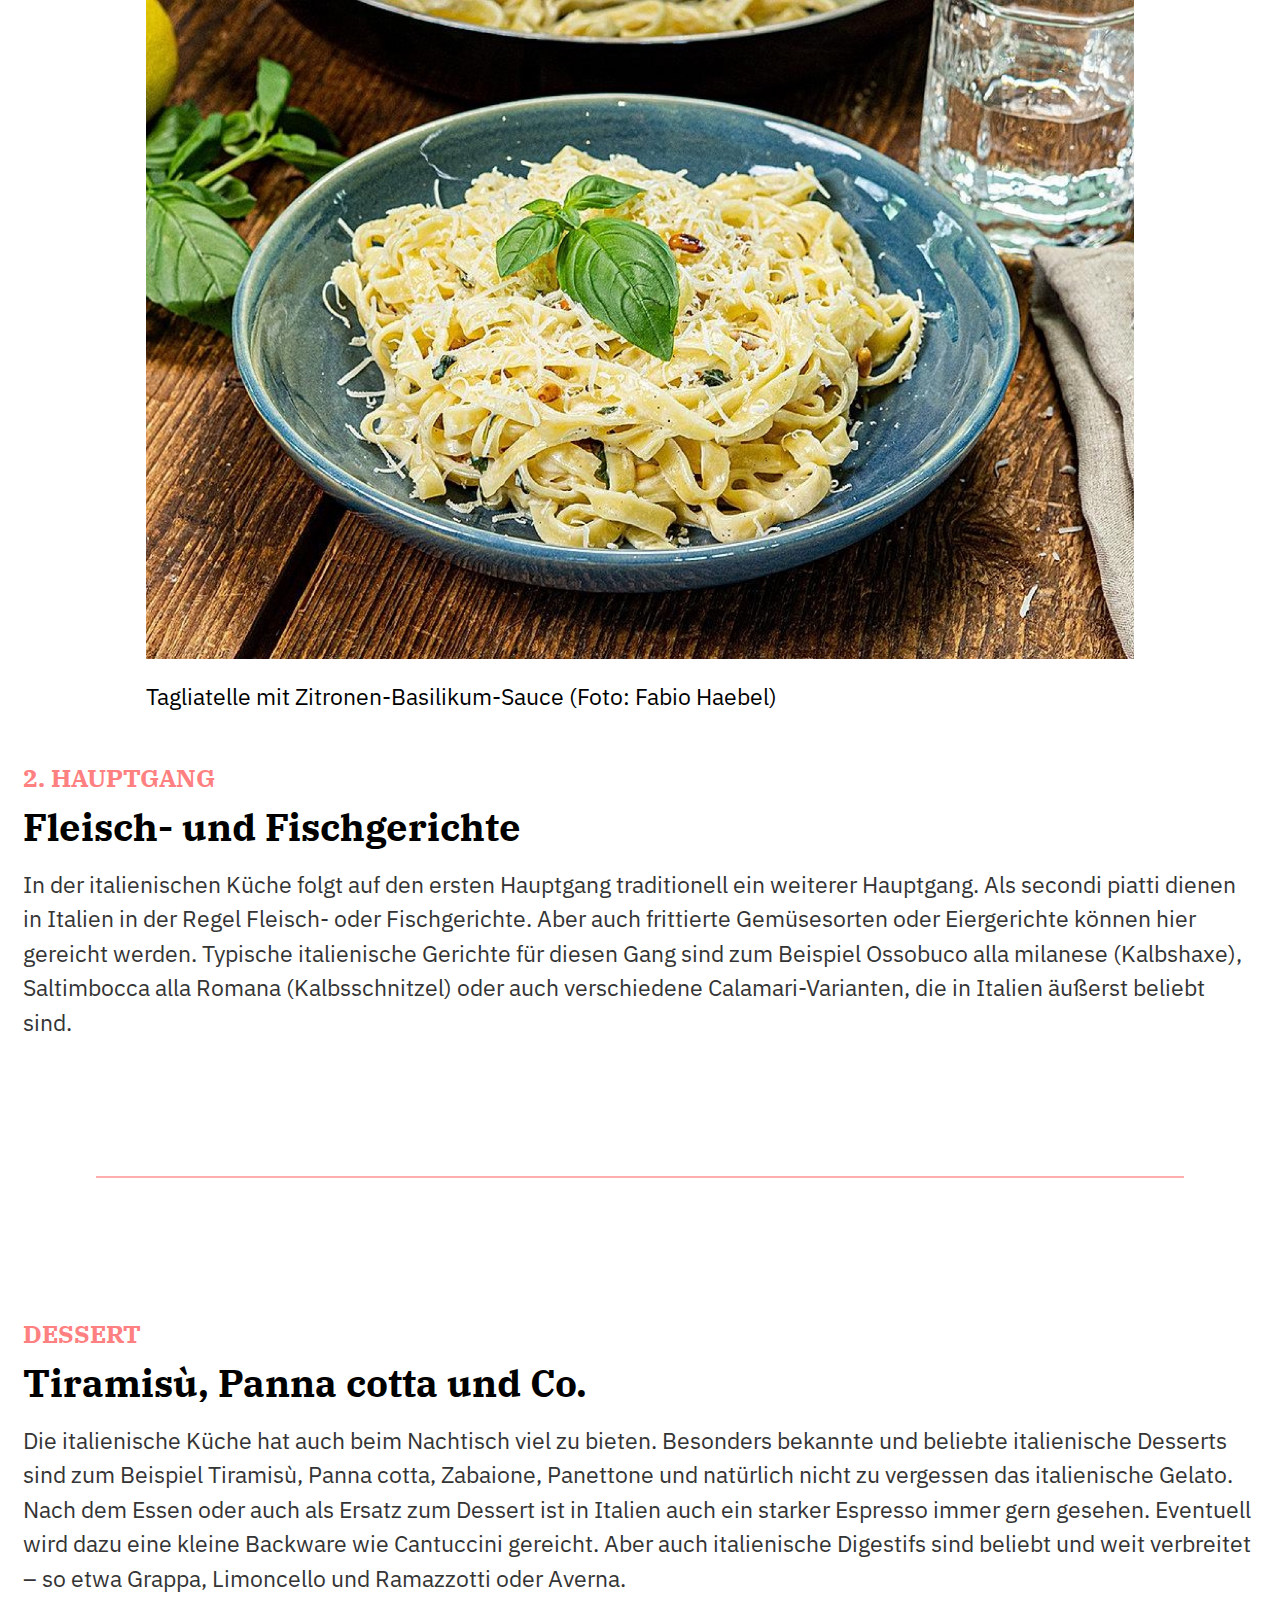
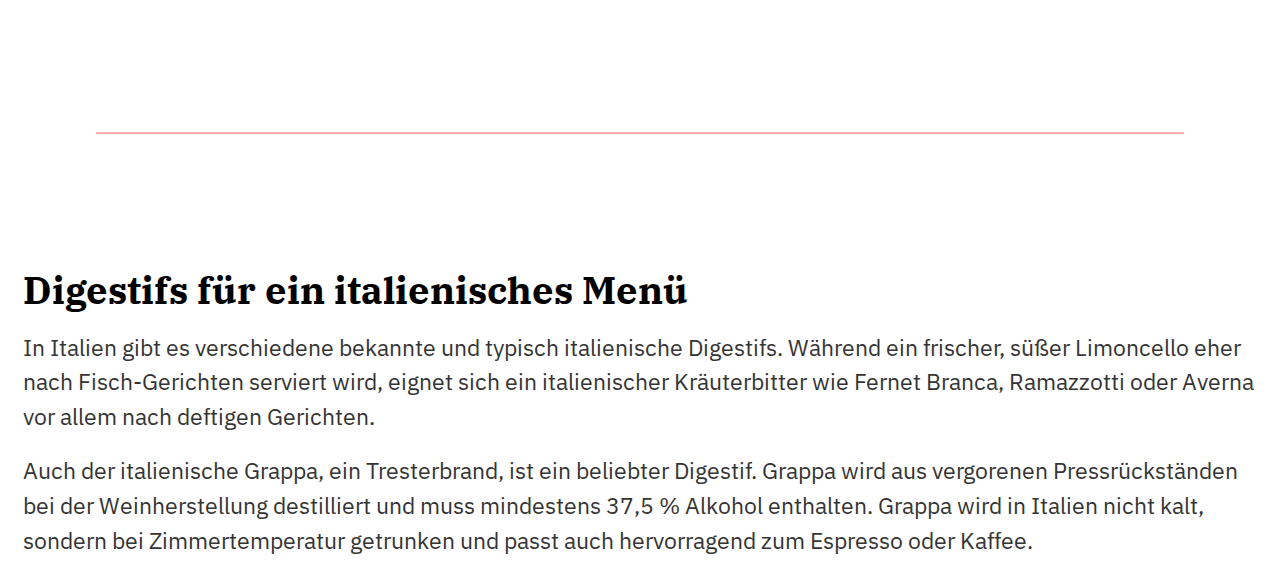
==== commit 86b5c1c9: "changed header" ====
--- a/index.html
+++ b/index.html
@@ -5,7 +5,10 @@
   <meta charset="UTF-8">
   <meta http-equiv="X-UA-Compatible" content="IE=edge">
   <meta name="viewport" content="width=device-width, initial-scale=1.0">
-  <title>Übersicht</title>
+  <meta name="description" content="Wir entdecken die italienische Küche - Mit 35 tollen Rezepten zum Nachkochen und Genießen. Erfahre mehr über die italienische Küche und ihre Spezialitäten.">
+
+ <title>Entdecke die italienische Küche - Rezepte, Menüs und mehr</title>
+
 
   <link rel="stylesheet" href="./assets/styles/reset.css">
   <link rel="stylesheet" href="./assets/styles/variables.css">
@@ -37,11 +40,11 @@
     <article class="catcher">
       <h1>Wir entdecken die italienische Küche</h1>
 
-      <h3 class="subheader">
+      <h2 class="subheader">
         Die italienische Küche ist nicht nur in Italien selbst, sondern
         weltweit beliebt. Wir zeigen euch, warum – mit 35 tollen Rezepten zum
         Nachkochen und Genießen.
-      </h3>
+      </h2>
 
       <hr>
 
@@ -65,7 +68,7 @@
       </p>
 
       <p>
-        <a href="#antipasti">
+        <a href="#antipasti" aria-label="Zur Vorspeise springen">
           <svg xmlns="http://www.w3.org/2000/svg" viewBox="0 -960 960 960" width="48">
             <path d="M480-322 216-586l67-67 197 198 197-197 67 67-264 263Z" />
           </svg>
@@ -75,7 +78,7 @@
 
     <section class="hero">
       <figure>
-        <img src="./images/header.jpg">
+        <img src="./images/header.jpg" alt="Bild von italienischer Küche">
         <figcaption>(Foto: CK_Print-Magazin / Thomas Neckermann)</figcaption>
       </figure>
 
@@ -93,7 +96,7 @@
 
     <section id="antipasti">
       <h2>Vorspeise</h2>
-      <h4>Antipasti</h4>
+      <h3>Antipasti</h3>
 
       <p>
         Den Start beim traditionellen italienischen Essen machen in der Regel
@@ -143,7 +146,7 @@
       </p>
 
       <figure>
-        <img src="./images/tagliatelle-mit-zitronen-basilikum-sauce.jpg" alt="Bild von Tagliatelle">
+        <img src="./images/tagliatelle-mit-zitronen-basilikum-sauce.jpg" alt="Bild von Tagliatelle mit Zitronen-Basilikum-Soße">
         <figcaption>Tagliatelle mit Zitronen-Basilikum-Sauce (Foto: Fabio Haebel)</figcaption>
       </figure>
     </section>
